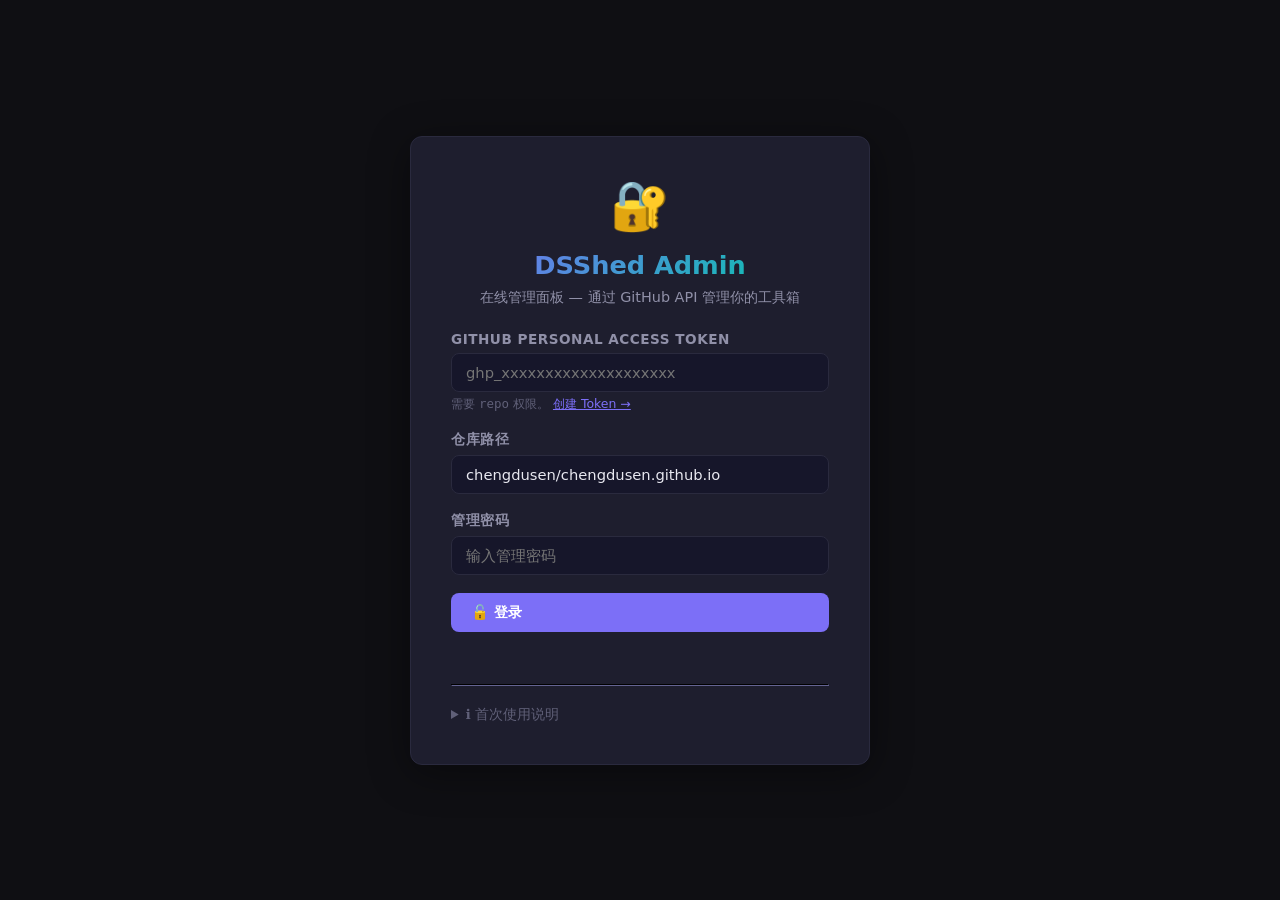
==== admin.html @ dbff197f "🎉 Initial commit: DSShed 个人工具箱与文档库 - 主页面: 暗色主题, 卡片式布局, 搜索/分类筛选, 响应式设计 - 本地管理工具 admin-local.html - 在线" ====
<!DOCTYPE html>
<html lang="zh-CN">
<head>
  <meta charset="UTF-8">
  <meta name="viewport" content="width=device-width, initial-scale=1.0">
  <meta name="robots" content="noindex, nofollow">
  <title>DSShed Admin — 在线管理</title>
  <link rel="stylesheet" href="css/admin.css">
</head>
<body>

<!-- ===== Login Screen ===== -->
<div id="login-screen" class="login-screen">
  <div class="login-card">
    <div class="login-card__icon">🔐</div>
    <h1 class="login-card__title">DSShed Admin</h1>
    <p class="login-card__desc">在线管理面板 — 通过 GitHub API 管理你的工具箱</p>

    <div class="form-group">
      <label class="form-label">GitHub Personal Access Token</label>
      <input type="password" id="login-token" class="form-input" placeholder="ghp_xxxxxxxxxxxxxxxxxxxx">
      <div class="form-hint">
        需要 <code>repo</code> 权限。
        <a href="https://github.com/settings/tokens" target="_blank" rel="noopener">创建 Token →</a>
      </div>
    </div>

    <div class="form-group">
      <label class="form-label">仓库路径</label>
      <input type="text" id="login-repo" class="form-input" placeholder="chengdusen/chengdusen.github.io" value="chengdusen/chengdusen.github.io">
    </div>

    <div class="form-group">
      <label class="form-label">管理密码</label>
      <input type="password" id="login-password" class="form-input" placeholder="输入管理密码">
    </div>

    <button class="btn btn-primary" onclick="handleLogin()" style="width:100%;">🔓 登录</button>
    <div id="login-error" class="login-error"></div>

    <hr style="border-color:var(--border);margin:20px 0;">

    <details>
      <summary style="color:var(--text-muted);cursor:pointer;font-size:0.85rem;">ℹ️ 首次使用说明</summary>
      <div style="color:var(--text-secondary);font-size:0.82rem;margin-top:8px;line-height:1.8;">
        <p><strong>1. 创建 GitHub Token：</strong></p>
        <p>访问 GitHub Settings → Developer settings → Personal access tokens → Tokens (classic) → Generate new token。</p>
        <p>勾选 <code>repo</code> 权限，生成后复制 token。</p>
        <p><strong>2. 设置密码：</strong></p>
        <p>首次使用时，输入你想设置的密码。密码的哈希值会存储在浏览器中。</p>
        <p><strong>3. 数据安全：</strong></p>
        <p>Token 和密码都存储在浏览器 localStorage 中，不会上传到任何服务器。</p>
      </div>
    </details>
  </div>
</div>

<!-- ===== Admin Interface ===== -->
<div id="admin-screen" class="admin-screen" style="display:none;">
  <header class="admin-header">
    <div class="admin-header__title">
      🧰 <span>DSShed Admin</span>
    </div>
    <div class="admin-header__actions">
      <span id="sync-status">🟢 已同步</span>
      <button class="btn btn-outline btn-sm" onclick="syncFromGitHub()">🔄 同步</button>
      <button class="btn btn-outline btn-sm" onclick="handleLogout()">🚪 退出</button>
    </div>
  </header>

  <div class="admin-layout">
    <aside class="admin-sidebar">
      <nav class="sidebar-nav">
        <button class="sidebar-nav__item active" data-panel="items" onclick="switchPanel('items')">
          📦 工具项 <span class="sidebar-nav__badge" id="items-badge">0</span>
        </button>
        <button class="sidebar-nav__item" data-panel="categories" onclick="switchPanel('categories')">
          📂 分类 <span class="sidebar-nav__badge" id="cats-badge">0</span>
        </button>
        <button class="sidebar-nav__item" data-panel="settings" onclick="switchPanel('settings')">
          ⚙️ 站点设置
        </button>
        <button class="sidebar-nav__item" data-panel="logs" onclick="switchPanel('logs')">
          📜 操作日志
        </button>
      </nav>
    </aside>

    <main class="admin-main">

      <!-- Items Panel -->
      <section class="panel active" id="panel-items">
        <div class="panel__header">
          <h2 class="panel__title">📦 工具项管理</h2>
          <div style="display:flex;gap:8px;">
            <button class="btn btn-danger btn-sm" onclick="deleteItem()" id="btn-delete" disabled>🗑 删除</button>
            <button class="btn btn-primary btn-sm" onclick="addItem()">＋ 新增工具</button>
          </div>
        </div>
        <div style="display:grid;grid-template-columns:1fr 1fr;gap:24px;">
          <div>
            <input type="text" class="form-input" id="items-filter" placeholder="🔍 筛选工具项..." oninput="refreshItemsList()" style="margin-bottom:12px;">
            <div class="items-list" id="items-list"></div>
          </div>
          <div>
            <h3 style="margin-bottom:16px;color:var(--text-secondary);" id="form-title">➕ 新增工具项</h3>
            <form id="item-form" onsubmit="saveItem(event)">
              <input type="hidden" id="item-id" value="">
              <div class="form-row">
                <div class="form-group">
                  <label class="form-label">图标 *</label>
                  <input type="text" class="form-input" id="item-icon" placeholder="🟢" required>
                </div>
                <div class="form-group">
                  <label class="form-label">名称 *</label>
                  <input type="text" class="form-input" id="item-name" placeholder="工具名称" required>
                </div>
              </div>
              <div class="form-group">
                <label class="form-label">描述 *</label>
                <textarea class="form-textarea" id="item-desc" placeholder="描述..." required></textarea>
              </div>
              <div class="form-group">
                <label class="form-label">分类 *</label>
                <select class="form-select" id="item-category"></select>
              </div>
              <div class="form-row">
                <div class="form-group">
                  <label class="form-label">版本</label>
                  <input type="text" class="form-input" id="item-version" placeholder="20.x">
                </div>
                <div class="form-group">
                  <label class="form-label">大小</label>
                  <input type="text" class="form-input" id="item-size" placeholder="32 MB">
                </div>
              </div>
              <div class="form-group">
                <label class="form-label">存储方式</label>
                <select class="form-select" id="item-storage">
                  <option value="local">本地文件</option>
                  <option value="release">GitHub Releases</option>
                  <option value="external">外部链接</option>
                </select>
              </div>
              <div class="form-group">
                <label class="form-label">下载链接</label>
                <input type="text" class="form-input" id="item-download" placeholder="URL 或文件路径">
              </div>
              <div class="form-group">
                <label class="form-label">Releases / 文档链接</label>
                <input type="text" class="form-input" id="item-release" placeholder="https://...">
              </div>
              <div class="form-group">
                <label class="form-label">Tags</label>
                <div class="tags-input-wrapper" id="tags-wrapper">
                  <input type="text" class="tags-input" id="tags-input" placeholder="输入标签后按回车...">
                </div>
              </div>
              <div style="display:flex;gap:10px;">
                <button type="submit" class="btn btn-primary" id="btn-save">💾 保存到 GitHub</button>
                <button type="button" class="btn btn-outline" onclick="resetForm()">↩ 重置</button>
              </div>
            </form>
          </div>
        </div>
      </section>

      <!-- Categories Panel -->
      <section class="panel" id="panel-categories">
        <div class="panel__header">
          <h2 class="panel__title">📂 分类管理</h2>
          <button class="btn btn-primary btn-sm" onclick="addCategory()">＋ 新增分类</button>
        </div>
        <div class="category-list" id="category-list"></div>
      </section>

      <!-- Settings Panel -->
      <section class="panel" id="panel-settings">
        <div class="panel__header">
          <h2 class="panel__title">⚙️ 站点设置</h2>
        </div>
        <div style="max-width:500px;">
          <div class="form-group">
            <label class="form-label">站点名称</label>
            <input type="text" class="form-input" id="site-name">
          </div>
          <div class="form-group">
            <label class="form-label">站点标语</label>
            <input type="text" class="form-input" id="site-tagline">
          </div>
          <div class="form-group">
            <label class="form-label">站长</label>
            <input type="text" class="form-input" id="site-owner">
          </div>
          <button class="btn btn-primary" onclick="saveSiteSettings()">💾 保存设置</button>
        </div>
      </section>

      <!-- Logs Panel -->
      <section class="panel" id="panel-logs">
        <div class="panel__header">
          <h2 class="panel__title">📜 操作日志</h2>
          <button class="btn btn-outline btn-sm" onclick="clearLogs()">清空日志</button>
        </div>
        <div id="logs-container"></div>
      </section>

    </main>
  </div>
</div>

<!-- Toast -->
<div id="toast-container" class="toast-container"></div>

<script src="js/admin.js"></script>
</body>
</html>
---- css/admin.css ----
/* ===== Admin Panel Styles ===== */
:root {
  --bg-primary: #0f0f13;
  --bg-secondary: #1a1a24;
  --bg-card: #1e1e2e;
  --bg-input: #16162a;
  --text-primary: #e8e8f0;
  --text-secondary: #9090a8;
  --text-muted: #606078;
  --accent: #7c6ff7;
  --accent-hover: #9588ff;
  --accent-glow: rgba(124, 111, 247, 0.25);
  --accent-secondary: #00c9a7;
  --border: #2a2a3e;
  --danger: #ff6b81;
  --warning: #ffc048;
  --success: #00c9a7;
  --radius: 12px;
  --radius-sm: 8px;
  --font: 'Segoe UI', system-ui, -apple-system, sans-serif;
  --mono: 'Cascadia Code', 'Fira Code', 'JetBrains Mono', monospace;
}

* { margin: 0; padding: 0; box-sizing: border-box; }

body {
  font-family: var(--font);
  background: var(--bg-primary);
  color: var(--text-primary);
  min-height: 100vh;
}

/* ===== Login Screen ===== */
.login-screen {
  display: flex;
  align-items: center;
  justify-content: center;
  min-height: 100vh;
  padding: 20px;
}

.login-card {
  background: var(--bg-card);
  border: 1.5px solid var(--border);
  border-radius: var(--radius);
  padding: 40px;
  max-width: 460px;
  width: 100%;
  box-shadow: 0 8px 40px rgba(0,0,0,0.4);
}

.login-card__icon {
  font-size: 48px;
  text-align: center;
  margin-bottom: 16px;
}

.login-card__title {
  font-size: 1.6rem;
  font-weight: 800;
  text-align: center;
  background: linear-gradient(135deg, var(--accent), var(--accent-secondary));
  -webkit-background-clip: text;
  -webkit-text-fill-color: transparent;
  background-clip: text;
}

.login-card__desc {
  text-align: center;
  color: var(--text-secondary);
  margin: 8px 0 24px;
  font-size: 0.9rem;
}

.login-error {
  color: var(--danger);
  font-size: 0.85rem;
  margin-top: 12px;
  text-align: center;
  min-height: 20px;
}

/* ===== Admin Layout ===== */
.admin-screen {
  min-height: 100vh;
}

.admin-header {
  background: var(--bg-secondary);
  border-bottom: 1px solid var(--border);
  padding: 12px 24px;
  display: flex;
  align-items: center;
  justify-content: space-between;
  position: sticky;
  top: 0;
  z-index: 100;
}

.admin-header__title {
  font-size: 1.2rem;
  font-weight: 700;
  display: flex;
  align-items: center;
  gap: 10px;
}

.admin-header__title span {
  background: linear-gradient(135deg, var(--accent), var(--accent-secondary));
  -webkit-background-clip: text;
  -webkit-text-fill-color: transparent;
  background-clip: text;
}

.admin-header__actions {
  display: flex;
  gap: 10px;
  align-items: center;
}

#sync-status {
  font-size: 0.82rem;
  color: var(--success);
}

.admin-layout {
  display: flex;
  min-height: calc(100vh - 57px);
}

.admin-sidebar {
  width: 220px;
  background: var(--bg-secondary);
  border-right: 1px solid var(--border);
  padding: 20px 0;
  flex-shrink: 0;
}

.sidebar-nav {
  display: flex;
  flex-direction: column;
  gap: 4px;
  padding: 0 12px;
}

.sidebar-nav__item {
  padding: 10px 16px;
  border-radius: var(--radius-sm);
  cursor: pointer;
  font-size: 0.92rem;
  color: var(--text-secondary);
  transition: 0.2s;
  display: flex;
  align-items: center;
  gap: 10px;
  border: none;
  background: none;
  font-family: var(--font);
  text-align: left;
  width: 100%;
}

.sidebar-nav__item:hover {
  background: var(--bg-card);
  color: var(--text-primary);
}

.sidebar-nav__item.active {
  background: var(--accent);
  color: white;
}

.sidebar-nav__badge {
  margin-left: auto;
  background: rgba(255,255,255,0.2);
  padding: 1px 8px;
  border-radius: 20px;
  font-size: 0.75rem;
}

.admin-main {
  flex: 1;
  padding: 24px;
  overflow-y: auto;
  max-height: calc(100vh - 57px);
}

.panel { display: none; }
.panel.active { display: block; }

.panel__header {
  display: flex;
  align-items: center;
  justify-content: space-between;
  margin-bottom: 24px;
}

.panel__title {
  font-size: 1.4rem;
  font-weight: 700;
}

/* ===== Buttons ===== */
.btn {
  padding: 10px 20px;
  border-radius: var(--radius-sm);
  font-size: 0.9rem;
  font-weight: 600;
  font-family: var(--font);
  cursor: pointer;
  border: none;
  transition: 0.2s;
  display: inline-flex;
  align-items: center;
  gap: 6px;
}

.btn-primary {
  background: var(--accent);
  color: white;
}
.btn-primary:hover {
  background: var(--accent-hover);
  box-shadow: 0 4px 12px var(--accent-glow);
}

.btn-danger {
  background: transparent;
  color: var(--danger);
  border: 1.5px solid var(--danger);
}
.btn-danger:hover { background: var(--danger); color: white; }

.btn-outline {
  background: transparent;
  color: var(--text-secondary);
  border: 1.5px solid var(--border);
}
.btn-outline:hover { border-color: var(--text-secondary); color: var(--text-primary); }

.btn-sm { padding: 6px 14px; font-size: 0.82rem; }
.btn-xs { padding: 4px 10px; font-size: 0.75rem; }

/* ===== Form ===== */
.form-group { margin-bottom: 18px; }

.form-label {
  display: block;
  font-size: 0.85rem;
  font-weight: 600;
  color: var(--text-secondary);
  margin-bottom: 6px;
  text-transform: uppercase;
  letter-spacing: 0.5px;
}

.form-input, .form-textarea, .form-select {
  width: 100%;
  padding: 10px 14px;
  font-size: 0.92rem;
  font-family: var(--font);
  background: var(--bg-input);
  color: var(--text-primary);
  border: 1.5px solid var(--border);
  border-radius: var(--radius-sm);
  outline: none;
  transition: 0.2s;
}

.form-input:focus, .form-textarea:focus, .form-select:focus {
  border-color: var(--accent);
  box-shadow: 0 0 0 3px var(--accent-glow);
}

.form-textarea { resize: vertical; min-height: 80px; }
.form-select { cursor: pointer; }

.form-hint {
  font-size: 0.78rem;
  color: var(--text-muted);
  margin-top: 4px;
}

.form-hint a { color: var(--accent); }

.form-row {
  display: grid;
  grid-template-columns: 1fr 1fr;
  gap: 16px;
}

/* ===== Items List ===== */
.items-list {
  display: flex;
  flex-direction: column;
  gap: 8px;
  max-height: calc(100vh - 250px);
  overflow-y: auto;
}

.items-list__item {
  display: flex;
  align-items: center;
  gap: 12px;
  padding: 12px 14px;
  background: var(--bg-card);
  border: 1.5px solid var(--border);
  border-radius: var(--radius-sm);
  transition: 0.2s;
  cursor: pointer;
}

.items-list__item:hover { border-color: var(--accent); }

.items-list__item.selected {
  border-color: var(--accent);
  box-shadow: 0 0 0 3px var(--accent-glow);
}

.items-list__icon { font-size: 1.6rem; flex-shrink: 0; }

.items-list__info { flex: 1; min-width: 0; }

.items-list__name {
  font-weight: 600;
  font-size: 0.92rem;
}

.items-list__desc {
  font-size: 0.8rem;
  color: var(--text-muted);
  white-space: nowrap;
  overflow: hidden;
  text-overflow: ellipsis;
}

/* ===== Tags ===== */
.tags-input-wrapper {
  display: flex;
  flex-wrap: wrap;
  gap: 6px;
  padding: 8px;
  background: var(--bg-input);
  border: 1.5px solid var(--border);
  border-radius: var(--radius-sm);
  min-height: 44px;
  cursor: text;
}

.tags-input-wrapper:focus-within {
  border-color: var(--accent);
  box-shadow: 0 0 0 3px var(--accent-glow);
}

.tag-chip {
  display: inline-flex;
  align-items: center;
  gap: 4px;
  padding: 3px 10px;
  background: var(--accent);
  color: white;
  border-radius: 20px;
  font-size: 0.78rem;
  font-family: var(--mono);
}

.tag-chip__remove { cursor: pointer; font-weight: bold; opacity: 0.7; }
.tag-chip__remove:hover { opacity: 1; }

.tags-input {
  border: none;
  background: none;
  color: var(--text-primary);
  font-size: 0.85rem;
  font-family: var(--font);
  outline: none;
  flex: 1;
  min-width: 100px;
  padding: 4px;
}

/* ===== Category List ===== */
.category-list {
  display: flex;
  flex-direction: column;
  gap: 8px;
  max-width: 600px;
}

.category-list__item {
  display: flex;
  align-items: center;
  gap: 12px;
  padding: 12px 16px;
  background: var(--bg-card);
  border: 1.5px solid var(--border);
  border-radius: var(--radius-sm);
}

/* ===== Logs ===== */
.log-entry {
  padding: 10px 14px;
  border-bottom: 1px solid var(--border);
  font-size: 0.85rem;
  display: flex;
  gap: 12px;
  align-items: flex-start;
}

.log-entry__time {
  color: var(--text-muted);
  font-family: var(--mono);
  font-size: 0.78rem;
  white-space: nowrap;
  flex-shrink: 0;
}

.log-entry__msg { color: var(--text-secondary); }
.log-entry__msg.success { color: var(--success); }
.log-entry__msg.error { color: var(--danger); }

/* ===== Toast ===== */
.toast-container {
  position: fixed;
  top: 20px;
  right: 20px;
  z-index: 1000;
  display: flex;
  flex-direction: column;
  gap: 8px;
}

.toast {
  padding: 12px 20px;
  border-radius: var(--radius-sm);
  font-size: 0.9rem;
  font-weight: 500;
  animation: toast-in 0.3s ease-out;
  box-shadow: 0 4px 16px rgba(0,0,0,0.4);
}

.toast-success { background: var(--success); color: #000; }
.toast-error { background: var(--danger); color: white; }
.toast-info { background: var(--accent); color: white; }

@keyframes toast-in {
  from { opacity: 0; transform: translateX(40px); }
  to { opacity: 1; transform: translateX(0); }
}

/* ===== Responsive ===== */
@media (max-width: 768px) {
  .admin-layout { flex-direction: column; }
  .admin-sidebar {
    width: 100%;
    border-right: none;
    border-bottom: 1px solid var(--border);
    padding: 8px 0;
  }
  .sidebar-nav {
    flex-direction: row;
    overflow-x: auto;
    gap: 4px;
    padding: 0 8px;
  }
  .sidebar-nav__item { white-space: nowrap; padding: 8px 12px; font-size: 0.82rem; }
  .sidebar-nav__badge { display: none; }
  .form-row { grid-template-columns: 1fr; }
  .admin-main { padding: 16px; }
  .login-card { padding: 24px; }
}
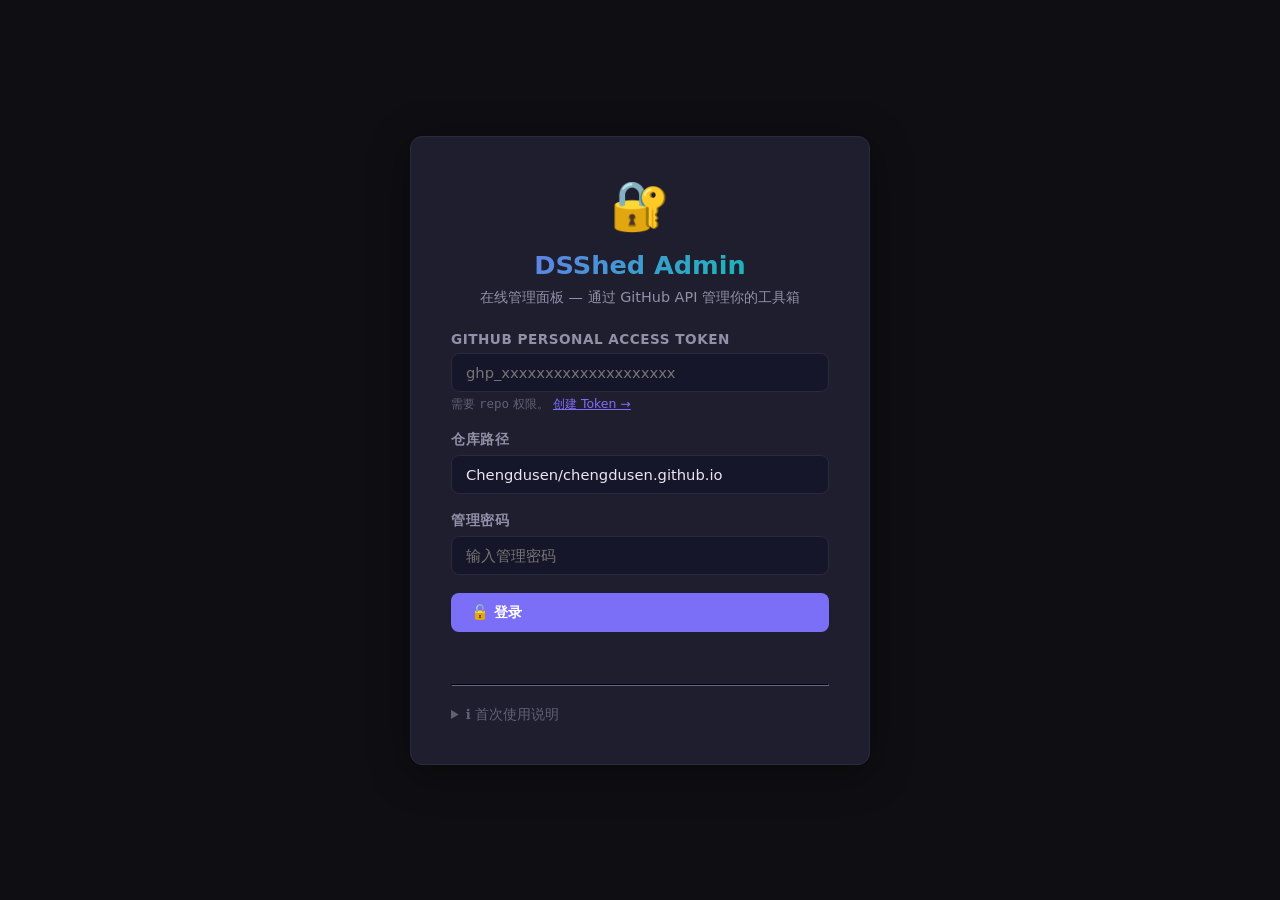
==== commit 19f4603b: "Fix: admin.html 完全独立化, 内联 CSS+JS, 避免编码问题 - admin.html 改为完全自包含单文件 (内联CSS + JS) - 中文内容使用 HTML 实体编码确保兼容" ====
--- a/admin.html
+++ b/admin.html
@@ -4,67 +4,170 @@
   <meta charset="UTF-8">
   <meta name="viewport" content="width=device-width, initial-scale=1.0">
   <meta name="robots" content="noindex, nofollow">
-  <title>DSShed Admin — 在线管理</title>
-  <link rel="stylesheet" href="css/admin.css">
+  <title>DSShed Admin</title>
+  <style>
+    :root {
+      --bg-primary: #0f0f13;
+      --bg-secondary: #1a1a24;
+      --bg-card: #1e1e2e;
+      --bg-input: #16162a;
+      --text-primary: #e8e8f0;
+      --text-secondary: #9090a8;
+      --text-muted: #606078;
+      --accent: #7c6ff7;
+      --accent-hover: #9588ff;
+      --accent-glow: rgba(124, 111, 247, 0.25);
+      --accent-secondary: #00c9a7;
+      --border: #2a2a3e;
+      --danger: #ff6b81;
+      --warning: #ffc048;
+      --success: #00c9a7;
+      --radius: 12px;
+      --radius-sm: 8px;
+      --font: 'Segoe UI', system-ui, -apple-system, sans-serif;
+      --mono: 'Cascadia Code', 'Fira Code', 'JetBrains Mono', monospace;
+    }
+    *{margin:0;padding:0;box-sizing:border-box;}
+    body{font-family:var(--font);background:var(--bg-primary);color:var(--text-primary);min-height:100vh;}
+    .login-screen{display:flex;align-items:center;justify-content:center;min-height:100vh;padding:20px;}
+    .login-card{background:var(--bg-card);border:1.5px solid var(--border);border-radius:var(--radius);padding:40px;max-width:460px;width:100%;box-shadow:0 8px 40px rgba(0,0,0,0.4);}
+    .login-card__icon{font-size:48px;text-align:center;margin-bottom:16px;}
+    .login-card__title{font-size:1.6rem;font-weight:800;text-align:center;background:linear-gradient(135deg,var(--accent),var(--accent-secondary));-webkit-background-clip:text;-webkit-text-fill-color:transparent;background-clip:text;}
+    .login-card__desc{text-align:center;color:var(--text-secondary);margin:8px 0 24px;font-size:0.9rem;}
+    .login-error{color:var(--danger);font-size:0.85rem;margin-top:12px;text-align:center;min-height:20px;}
+    .admin-screen{min-height:100vh;}
+    .admin-header{background:var(--bg-secondary);border-bottom:1px solid var(--border);padding:12px 24px;display:flex;align-items:center;justify-content:space-between;position:sticky;top:0;z-index:100;}
+    .admin-header__title{font-size:1.2rem;font-weight:700;display:flex;align-items:center;gap:10px;}
+    .admin-header__title span{background:linear-gradient(135deg,var(--accent),var(--accent-secondary));-webkit-background-clip:text;-webkit-text-fill-color:transparent;background-clip:text;}
+    .admin-header__actions{display:flex;gap:10px;align-items:center;}
+    #sync-status{font-size:0.82rem;color:var(--success);}
+    .admin-layout{display:flex;min-height:calc(100vh - 57px);}
+    .admin-sidebar{width:220px;background:var(--bg-secondary);border-right:1px solid var(--border);padding:20px 0;flex-shrink:0;}
+    .sidebar-nav{display:flex;flex-direction:column;gap:4px;padding:0 12px;}
+    .sidebar-nav__item{padding:10px 16px;border-radius:var(--radius-sm);cursor:pointer;font-size:0.92rem;color:var(--text-secondary);transition:0.2s;display:flex;align-items:center;gap:10px;border:none;background:none;font-family:var(--font);text-align:left;width:100%;}
+    .sidebar-nav__item:hover{background:var(--bg-card);color:var(--text-primary);}
+    .sidebar-nav__item.active{background:var(--accent);color:white;}
+    .sidebar-nav__badge{margin-left:auto;background:rgba(255,255,255,0.2);padding:1px 8px;border-radius:20px;font-size:0.75rem;}
+    .admin-main{flex:1;padding:24px;overflow-y:auto;max-height:calc(100vh - 57px);}
+    .panel{display:none;}
+    .panel.active{display:block;}
+    .panel__header{display:flex;align-items:center;justify-content:space-between;margin-bottom:24px;}
+    .panel__title{font-size:1.4rem;font-weight:700;}
+    .btn{padding:10px 20px;border-radius:var(--radius-sm);font-size:0.9rem;font-weight:600;font-family:var(--font);cursor:pointer;border:none;transition:0.2s;display:inline-flex;align-items:center;gap:6px;}
+    .btn-primary{background:var(--accent);color:white;}
+    .btn-primary:hover{background:var(--accent-hover);box-shadow:0 4px 12px var(--accent-glow);}
+    .btn-danger{background:transparent;color:var(--danger);border:1.5px solid var(--danger);}
+    .btn-danger:hover{background:var(--danger);color:white;}
+    .btn-outline{background:transparent;color:var(--text-secondary);border:1.5px solid var(--border);}
+    .btn-outline:hover{border-color:var(--text-secondary);color:var(--text-primary);}
+    .btn-sm{padding:6px 14px;font-size:0.82rem;}
+    .btn-xs{padding:4px 10px;font-size:0.75rem;}
+    .form-group{margin-bottom:18px;}
+    .form-label{display:block;font-size:0.85rem;font-weight:600;color:var(--text-secondary);margin-bottom:6px;text-transform:uppercase;letter-spacing:0.5px;}
+    .form-input,.form-textarea,.form-select{width:100%;padding:10px 14px;font-size:0.92rem;font-family:var(--font);background:var(--bg-input);color:var(--text-primary);border:1.5px solid var(--border);border-radius:var(--radius-sm);outline:none;transition:0.2s;}
+    .form-input:focus,.form-textarea:focus,.form-select:focus{border-color:var(--accent);box-shadow:0 0 0 3px var(--accent-glow);}
+    .form-textarea{resize:vertical;min-height:80px;}
+    .form-select{cursor:pointer;}
+    .form-hint{font-size:0.78rem;color:var(--text-muted);margin-top:4px;}
+    .form-hint a{color:var(--accent);}
+    .form-row{display:grid;grid-template-columns:1fr 1fr;gap:16px;}
+    .items-list{display:flex;flex-direction:column;gap:8px;max-height:calc(100vh - 250px);overflow-y:auto;}
+    .items-list__item{display:flex;align-items:center;gap:12px;padding:12px 14px;background:var(--bg-card);border:1.5px solid var(--border);border-radius:var(--radius-sm);transition:0.2s;cursor:pointer;}
+    .items-list__item:hover{border-color:var(--accent);}
+    .items-list__item.selected{border-color:var(--accent);box-shadow:0 0 0 3px var(--accent-glow);}
+    .items-list__icon{font-size:1.6rem;flex-shrink:0;}
+    .items-list__info{flex:1;min-width:0;}
+    .items-list__name{font-weight:600;font-size:0.92rem;}
+    .items-list__desc{font-size:0.8rem;color:var(--text-muted);white-space:nowrap;overflow:hidden;text-overflow:ellipsis;}
+    .tags-input-wrapper{display:flex;flex-wrap:wrap;gap:6px;padding:8px;background:var(--bg-input);border:1.5px solid var(--border);border-radius:var(--radius-sm);min-height:44px;cursor:text;}
+    .tags-input-wrapper:focus-within{border-color:var(--accent);box-shadow:0 0 0 3px var(--accent-glow);}
+    .tag-chip{display:inline-flex;align-items:center;gap:4px;padding:3px 10px;background:var(--accent);color:white;border-radius:20px;font-size:0.78rem;font-family:var(--mono);}
+    .tag-chip__remove{cursor:pointer;font-weight:bold;opacity:0.7;}
+    .tag-chip__remove:hover{opacity:1;}
+    .tags-input{border:none;background:none;color:var(--text-primary);font-size:0.85rem;font-family:var(--font);outline:none;flex:1;min-width:100px;padding:4px;}
+    .category-list{display:flex;flex-direction:column;gap:8px;max-width:600px;}
+    .category-list__item{display:flex;align-items:center;gap:12px;padding:12px 16px;background:var(--bg-card);border:1.5px solid var(--border);border-radius:var(--radius-sm);}
+    .log-entry{padding:10px 14px;border-bottom:1px solid var(--border);font-size:0.85rem;display:flex;gap:12px;align-items:flex-start;}
+    .log-entry__time{color:var(--text-muted);font-family:var(--mono);font-size:0.78rem;white-space:nowrap;flex-shrink:0;}
+    .log-entry__msg{color:var(--text-secondary);}
+    .log-entry__msg.success{color:var(--success);}
+    .log-entry__msg.error{color:var(--danger);}
+    .toast-container{position:fixed;top:20px;right:20px;z-index:1000;display:flex;flex-direction:column;gap:8px;}
+    .toast{padding:12px 20px;border-radius:var(--radius-sm);font-size:0.9rem;font-weight:500;animation:toast-in 0.3s ease-out;box-shadow:0 4px 16px rgba(0,0,0,0.4);}
+    .toast-success{background:var(--success);color:#000;}
+    .toast-error{background:var(--danger);color:white;}
+    .toast-info{background:var(--accent);color:white;}
+    @keyframes toast-in{from{opacity:0;transform:translateX(40px);}to{opacity:1;transform:translateX(0);}}
+    @media (max-width: 768px) {
+      .admin-layout{flex-direction:column;}
+      .admin-sidebar{width:100%;border-right:none;border-bottom:1px solid var(--border);padding:8px 0;}
+      .sidebar-nav{flex-direction:row;overflow-x:auto;gap:4px;padding:0 8px;}
+      .sidebar-nav__item{white-space:nowrap;padding:8px 12px;font-size:0.82rem;}
+      .sidebar-nav__badge{display:none;}
+      .form-row{grid-template-columns:1fr;}
+      .admin-main{padding:16px;}
+      .login-card{padding:24px;}
+    }
+  </style>
 </head>
 <body>
 
-<!-- ===== Login Screen ===== -->
+<!-- Login Screen -->
 <div id="login-screen" class="login-screen">
   <div class="login-card">
-    <div class="login-card__icon">🔐</div>
+    <div class="login-card__icon">&#x1F510;</div>
     <h1 class="login-card__title">DSShed Admin</h1>
-    <p class="login-card__desc">在线管理面板 — 通过 GitHub API 管理你的工具箱</p>
+    <p class="login-card__desc">&#x5728;&#x7EBF;&#x7BA1;&#x7406;&#x9762;&#x677F; &#x2014; &#x901A;&#x8FC7; GitHub API &#x7BA1;&#x7406;&#x4F60;&#x7684;&#x5DE5;&#x5177;&#x7BB1;</p>
 
     <div class="form-group">
       <label class="form-label">GitHub Personal Access Token</label>
       <input type="password" id="login-token" class="form-input" placeholder="ghp_xxxxxxxxxxxxxxxxxxxx">
       <div class="form-hint">
-        需要 <code>repo</code> 权限。
-        <a href="https://github.com/settings/tokens" target="_blank" rel="noopener">创建 Token →</a>
+        &#x9700;&#x8981; <code>repo</code> &#x6743;&#x9650;&#x3002;
+        <a href="https://github.com/settings/tokens" target="_blank" rel="noopener">&#x521B;&#x5EFA; Token &#x2192;</a>
       </div>
     </div>
 
     <div class="form-group">
-      <label class="form-label">仓库路径</label>
-      <input type="text" id="login-repo" class="form-input" placeholder="chengdusen/chengdusen.github.io" value="chengdusen/chengdusen.github.io">
+      <label class="form-label">&#x4ED3;&#x5E93;&#x8DEF;&#x5F84;</label>
+      <input type="text" id="login-repo" class="form-input" value="Chengdusen/chengdusen.github.io">
     </div>
 
     <div class="form-group">
-      <label class="form-label">管理密码</label>
-      <input type="password" id="login-password" class="form-input" placeholder="输入管理密码">
+      <label class="form-label">&#x7BA1;&#x7406;&#x5BC6;&#x7801;</label>
+      <input type="password" id="login-password" class="form-input" placeholder="&#x8F93;&#x5165;&#x7BA1;&#x7406;&#x5BC6;&#x7801;">
     </div>
 
-    <button class="btn btn-primary" onclick="handleLogin()" style="width:100%;">🔓 登录</button>
+    <button class="btn btn-primary" onclick="handleLogin()" style="width:100%;">&#x1F513; &#x767B;&#x5F55;</button>
     <div id="login-error" class="login-error"></div>
 
     <hr style="border-color:var(--border);margin:20px 0;">
 
     <details>
-      <summary style="color:var(--text-muted);cursor:pointer;font-size:0.85rem;">ℹ️ 首次使用说明</summary>
+      <summary style="color:var(--text-muted);cursor:pointer;font-size:0.85rem;">&#x2139;&#xFE0F; &#x9996;&#x6B21;&#x4F7F;&#x7528;&#x8BF4;&#x660E;</summary>
       <div style="color:var(--text-secondary);font-size:0.82rem;margin-top:8px;line-height:1.8;">
-        <p><strong>1. 创建 GitHub Token：</strong></p>
-        <p>访问 GitHub Settings → Developer settings → Personal access tokens → Tokens (classic) → Generate new token。</p>
-        <p>勾选 <code>repo</code> 权限，生成后复制 token。</p>
-        <p><strong>2. 设置密码：</strong></p>
-        <p>首次使用时，输入你想设置的密码。密码的哈希值会存储在浏览器中。</p>
-        <p><strong>3. 数据安全：</strong></p>
-        <p>Token 和密码都存储在浏览器 localStorage 中，不会上传到任何服务器。</p>
+        <p><strong>1. &#x521B;&#x5EFA; GitHub Token&#xFF1A;</strong></p>
+        <p>&#x8BBF;&#x95EE; GitHub Settings &#x2192; Developer settings &#x2192; Personal access tokens &#x2192; Tokens (classic) &#x2192; Generate new token&#x3002;</p>
+        <p>&#x52FE;&#x9009; <code>repo</code> &#x6743;&#x9650;&#xFF0C;&#x751F;&#x6210;&#x540E;&#x590D;&#x5236; token&#x3002;</p>
+        <p><strong>2. &#x8BBE;&#x7F6E;&#x5BC6;&#x7801;&#xFF1A;</strong></p>
+        <p>&#x9996;&#x6B21;&#x4F7F;&#x7528;&#x65F6;&#xFF0C;&#x8F93;&#x5165;&#x4F60;&#x60F3;&#x8BBE;&#x7F6E;&#x7684;&#x5BC6;&#x7801;&#x3002;&#x5BC6;&#x7801;&#x7684;&#x54C8;&#x5E0C;&#x503C;&#x4F1A;&#x5B58;&#x50A8;&#x5728;&#x6D4F;&#x89C8;&#x5668;&#x4E2D;&#x3002;</p>
+        <p><strong>3. &#x6570;&#x636E;&#x5B89;&#x5168;&#xFF1A;</strong></p>
+        <p>Token &#x548C;&#x5BC6;&#x7801;&#x90FD;&#x5B58;&#x50A8;&#x5728;&#x6D4F;&#x89C8;&#x5668; localStorage &#x4E2D;&#xFF0C;&#x4E0D;&#x4F1A;&#x4E0A;&#x4F20;&#x5230;&#x4EFB;&#x4F55;&#x670D;&#x52A1;&#x5668;&#x3002;</p>
       </div>
     </details>
   </div>
 </div>
 
-<!-- ===== Admin Interface ===== -->
+<!-- Admin Interface -->
 <div id="admin-screen" class="admin-screen" style="display:none;">
   <header class="admin-header">
     <div class="admin-header__title">
-      🧰 <span>DSShed Admin</span>
+      &#x1F9F0; <span>DSShed Admin</span>
     </div>
     <div class="admin-header__actions">
-      <span id="sync-status">🟢 已同步</span>
-      <button class="btn btn-outline btn-sm" onclick="syncFromGitHub()">🔄 同步</button>
-      <button class="btn btn-outline btn-sm" onclick="handleLogout()">🚪 退出</button>
+      <span id="sync-status">&#x1F7E2; &#x5DF2;&#x540C;&#x6B65;</span>
+      <button class="btn btn-outline btn-sm" onclick="syncFromGitHub()">&#x1F504; &#x540C;&#x6B65;</button>
+      <button class="btn btn-outline btn-sm" onclick="handleLogout()">&#x1F6AA; &#x9000;&#x51FA;</button>
     </div>
   </header>
 
@@ -72,146 +175,440 @@
     <aside class="admin-sidebar">
       <nav class="sidebar-nav">
         <button class="sidebar-nav__item active" data-panel="items" onclick="switchPanel('items')">
-          📦 工具项 <span class="sidebar-nav__badge" id="items-badge">0</span>
+          &#x1F4E6; &#x5DE5;&#x5177;&#x9879; <span class="sidebar-nav__badge" id="items-badge">0</span>
         </button>
         <button class="sidebar-nav__item" data-panel="categories" onclick="switchPanel('categories')">
-          📂 分类 <span class="sidebar-nav__badge" id="cats-badge">0</span>
+          &#x1F4C2; &#x5206;&#x7C7B; <span class="sidebar-nav__badge" id="cats-badge">0</span>
         </button>
         <button class="sidebar-nav__item" data-panel="settings" onclick="switchPanel('settings')">
-          ⚙️ 站点设置
+          &#x2699;&#xFE0F; &#x7AD9;&#x70B9;&#x8BBE;&#x7F6E;
         </button>
         <button class="sidebar-nav__item" data-panel="logs" onclick="switchPanel('logs')">
-          📜 操作日志
+          &#x1F4DC; &#x64CD;&#x4F5C;&#x65E5;&#x5FD7;
         </button>
       </nav>
     </aside>
-
     <main class="admin-main">
-
-      <!-- Items Panel -->
+      <!-- Items -->
       <section class="panel active" id="panel-items">
         <div class="panel__header">
-          <h2 class="panel__title">📦 工具项管理</h2>
+          <h2 class="panel__title">&#x1F4E6; &#x5DE5;&#x5177;&#x9879;&#x7BA1;&#x7406;</h2>
           <div style="display:flex;gap:8px;">
-            <button class="btn btn-danger btn-sm" onclick="deleteItem()" id="btn-delete" disabled>🗑 删除</button>
-            <button class="btn btn-primary btn-sm" onclick="addItem()">＋ 新增工具</button>
+            <button class="btn btn-danger btn-sm" onclick="deleteItem()" id="btn-delete" disabled>&#x1F5D1; &#x5220;&#x9664;</button>
+            <button class="btn btn-primary btn-sm" onclick="addItem()">&#xFF0B; &#x65B0;&#x589E;&#x5DE5;&#x5177;</button>
           </div>
         </div>
         <div style="display:grid;grid-template-columns:1fr 1fr;gap:24px;">
           <div>
-            <input type="text" class="form-input" id="items-filter" placeholder="🔍 筛选工具项..." oninput="refreshItemsList()" style="margin-bottom:12px;">
+            <input type="text" class="form-input" id="items-filter" placeholder="&#x1F50D; &#x7B5B;&#x9009;&#x5DE5;&#x5177;&#x9879;..." oninput="refreshItemsList()" style="margin-bottom:12px;">
             <div class="items-list" id="items-list"></div>
           </div>
           <div>
-            <h3 style="margin-bottom:16px;color:var(--text-secondary);" id="form-title">➕ 新增工具项</h3>
+            <h3 style="margin-bottom:16px;color:var(--text-secondary);" id="form-title">&#x2795; &#x65B0;&#x589E;&#x5DE5;&#x5177;&#x9879;</h3>
             <form id="item-form" onsubmit="saveItem(event)">
               <input type="hidden" id="item-id" value="">
               <div class="form-row">
                 <div class="form-group">
-                  <label class="form-label">图标 *</label>
-                  <input type="text" class="form-input" id="item-icon" placeholder="🟢" required>
+                  <label class="form-label">&#x56FE;&#x6807; *</label>
+                  <input type="text" class="form-input" id="item-icon" placeholder="&#x1F7E2;" required>
                 </div>
                 <div class="form-group">
-                  <label class="form-label">名称 *</label>
-                  <input type="text" class="form-input" id="item-name" placeholder="工具名称" required>
+                  <label class="form-label">&#x540D;&#x79F0; *</label>
+                  <input type="text" class="form-input" id="item-name" placeholder="&#x5DE5;&#x5177;&#x540D;&#x79F0;" required>
                 </div>
               </div>
               <div class="form-group">
-                <label class="form-label">描述 *</label>
-                <textarea class="form-textarea" id="item-desc" placeholder="描述..." required></textarea>
+                <label class="form-label">&#x63CF;&#x8FF0; *</label>
+                <textarea class="form-textarea" id="item-desc" placeholder="&#x63CF;&#x8FF0;..." required></textarea>
               </div>
               <div class="form-group">
-                <label class="form-label">分类 *</label>
+                <label class="form-label">&#x5206;&#x7C7B; *</label>
                 <select class="form-select" id="item-category"></select>
               </div>
               <div class="form-row">
                 <div class="form-group">
-                  <label class="form-label">版本</label>
+                  <label class="form-label">&#x7248;&#x672C;</label>
                   <input type="text" class="form-input" id="item-version" placeholder="20.x">
                 </div>
                 <div class="form-group">
-                  <label class="form-label">大小</label>
+                  <label class="form-label">&#x5927;&#x5C0F;</label>
                   <input type="text" class="form-input" id="item-size" placeholder="32 MB">
                 </div>
               </div>
               <div class="form-group">
-                <label class="form-label">存储方式</label>
+                <label class="form-label">&#x5B58;&#x50A8;&#x65B9;&#x5F0F;</label>
                 <select class="form-select" id="item-storage">
-                  <option value="local">本地文件</option>
+                  <option value="local">&#x672C;&#x5730;&#x6587;&#x4EF6;</option>
                   <option value="release">GitHub Releases</option>
-                  <option value="external">外部链接</option>
+                  <option value="external">&#x5916;&#x90E8;&#x94FE;&#x63A5;</option>
                 </select>
               </div>
               <div class="form-group">
-                <label class="form-label">下载链接</label>
-                <input type="text" class="form-input" id="item-download" placeholder="URL 或文件路径">
+                <label class="form-label">&#x4E0B;&#x8F7D;&#x94FE;&#x63A5;</label>
+                <input type="text" class="form-input" id="item-download" placeholder="URL &#x6216;&#x6587;&#x4EF6;&#x8DEF;&#x5F84;">
               </div>
               <div class="form-group">
-                <label class="form-label">Releases / 文档链接</label>
+                <label class="form-label">Releases / &#x6587;&#x6863;&#x94FE;&#x63A5;</label>
                 <input type="text" class="form-input" id="item-release" placeholder="https://...">
               </div>
               <div class="form-group">
                 <label class="form-label">Tags</label>
                 <div class="tags-input-wrapper" id="tags-wrapper">
-                  <input type="text" class="tags-input" id="tags-input" placeholder="输入标签后按回车...">
+                  <input type="text" class="tags-input" id="tags-input" placeholder="&#x8F93;&#x5165;&#x6807;&#x7B7E;&#x540E;&#x6309;&#x56DE;&#x8F66;...">
                 </div>
               </div>
               <div style="display:flex;gap:10px;">
-                <button type="submit" class="btn btn-primary" id="btn-save">💾 保存到 GitHub</button>
-                <button type="button" class="btn btn-outline" onclick="resetForm()">↩ 重置</button>
+                <button type="submit" class="btn btn-primary" id="btn-save">&#x1F4BE; &#x4FDD;&#x5B58;&#x5230; GitHub</button>
+                <button type="button" class="btn btn-outline" onclick="resetForm()">&#x21A9; &#x91CD;&#x7F6E;</button>
               </div>
             </form>
           </div>
         </div>
       </section>
-
-      <!-- Categories Panel -->
+      <!-- Categories -->
       <section class="panel" id="panel-categories">
         <div class="panel__header">
-          <h2 class="panel__title">📂 分类管理</h2>
-          <button class="btn btn-primary btn-sm" onclick="addCategory()">＋ 新增分类</button>
+          <h2 class="panel__title">&#x1F4C2; &#x5206;&#x7C7B;&#x7BA1;&#x7406;</h2>
+          <button class="btn btn-primary btn-sm" onclick="addCategory()">&#xFF0B; &#x65B0;&#x589E;&#x5206;&#x7C7B;</button>
         </div>
         <div class="category-list" id="category-list"></div>
       </section>
-
-      <!-- Settings Panel -->
+      <!-- Settings -->
       <section class="panel" id="panel-settings">
         <div class="panel__header">
-          <h2 class="panel__title">⚙️ 站点设置</h2>
+          <h2 class="panel__title">&#x2699;&#xFE0F; &#x7AD9;&#x70B9;&#x8BBE;&#x7F6E;</h2>
         </div>
         <div style="max-width:500px;">
           <div class="form-group">
-            <label class="form-label">站点名称</label>
+            <label class="form-label">&#x7AD9;&#x70B9;&#x540D;&#x79F0;</label>
             <input type="text" class="form-input" id="site-name">
           </div>
           <div class="form-group">
-            <label class="form-label">站点标语</label>
+            <label class="form-label">&#x7AD9;&#x70B9;&#x6807;&#x8BED;</label>
             <input type="text" class="form-input" id="site-tagline">
           </div>
           <div class="form-group">
-            <label class="form-label">站长</label>
+            <label class="form-label">&#x7AD9;&#x957F;</label>
             <input type="text" class="form-input" id="site-owner">
           </div>
-          <button class="btn btn-primary" onclick="saveSiteSettings()">💾 保存设置</button>
+          <button class="btn btn-primary" onclick="saveSiteSettings()">&#x1F4BE; &#x4FDD;&#x5B58;&#x8BBE;&#x7F6E;</button>
         </div>
       </section>
-
-      <!-- Logs Panel -->
+      <!-- Logs -->
       <section class="panel" id="panel-logs">
         <div class="panel__header">
-          <h2 class="panel__title">📜 操作日志</h2>
-          <button class="btn btn-outline btn-sm" onclick="clearLogs()">清空日志</button>
+          <h2 class="panel__title">&#x1F4DC; &#x64CD;&#x4F5C;&#x65E5;&#x5FD7;</h2>
+          <button class="btn btn-outline btn-sm" onclick="clearLogs()">&#x6E05;&#x7A7A;&#x65E5;&#x5FD7;</button>
         </div>
         <div id="logs-container"></div>
       </section>
-
     </main>
   </div>
 </div>
-
-<!-- Toast -->
 <div id="toast-container" class="toast-container"></div>
 
-<script src="js/admin.js"></script>
+<script>
+(function(){'use strict';
+var REPO='Chengdusen/chengdusen.github.io';
+var DATA_PATH='data/data.json';
+var STORAGE_KEY_TOKEN='dsshed_github_token';
+var STORAGE_KEY_PASSWORD_HASH='dsshed_admin_password_hash';
+var STORAGE_KEY_REPO='dsshed_github_repo';
+var githubToken='';
+var repo=REPO;
+var data=null;
+var dataSha=null;
+var selectedItemId=null;
+var editingItemId=null;
+var currentTags=[];
+var logs=[];
+var $=function(id){return document.getElementById(id);};
+
+function init(){
+  var t=localStorage.getItem(STORAGE_KEY_TOKEN);
+  var r=localStorage.getItem(STORAGE_KEY_REPO);
+  if(t){githubToken=t;$('login-token').value=t;}
+  if(r){repo=r;$('login-repo').value=r;}
+  var ti=$('tags-input');
+  if(ti){ti.addEventListener('keydown',function(e){if(e.key==='Enter'){e.preventDefault();var v=this.value.trim();if(v&&currentTags.indexOf(v)===-1){currentTags.push(v);renderTags();}this.value='';}});}
+}
+
+window.handleLogin=async function(){
+  var token=$('login-token').value.trim();
+  var password=$('login-password').value.trim();
+  var repoInput=$('login-repo').value.trim();
+  if(!token)return showLoginError('请输入 GitHub Token');
+  if(!password)return showLoginError('请输入管理密码');
+  if(!repoInput)return showLoginError('请输入仓库路径');
+  $('login-error').textContent='⏳ 验证 Token...';
+  try{
+    var res=await fetch('https://api.github.com/repos/'+repoInput,{headers:{Authorization:'token '+token,Accept:'application/vnd.github.v3+json'}});
+    if(!res.ok){if(res.status===401)return showLoginError('Token 无效或已过期');if(res.status===404)return showLoginError('仓库不存在，请检查仓库路径');return showLoginError('GitHub API 错误: '+res.status);}
+    var storedHash=localStorage.getItem(STORAGE_KEY_PASSWORD_HASH);
+    var inputHash=await sha256(password);
+    if(storedHash&&storedHash!==inputHash)return showLoginError('密码错误');
+    if(!storedHash)localStorage.setItem(STORAGE_KEY_PASSWORD_HASH,inputHash);
+    githubToken=token;repo=repoInput;
+    localStorage.setItem(STORAGE_KEY_TOKEN,token);
+    localStorage.setItem(STORAGE_KEY_REPO,repoInput);
+    $('login-screen').style.display='none';
+    $('admin-screen').style.display='block';
+    addLog('登录成功','success');
+    await syncFromGitHub();
+  }catch(err){showLoginError('网络错误: '+err.message);}
+};
+
+function showLoginError(msg){$('login-error').textContent='❌ '+msg;}
+
+window.handleLogout=function(){
+  if(confirm('确定要退出吗？Token 将保留在浏览器中，下次可直接登录。')){
+    $('login-screen').style.display='flex';$('admin-screen').style.display='none';data=null;addLog('已退出','info');
+  }
+};
+
+async function githubAPI(method,path,body){
+  var url='https://api.github.com/repos/'+repo+'/contents/'+path;
+  var headers={Authorization:'token '+githubToken,Accept:'application/vnd.github.v3+json'};
+  var opts={method:method,headers:headers};
+  if(body){opts.body=JSON.stringify(body);headers['Content-Type']='application/json';}
+  var res=await fetch(url,opts);
+  if(!res.ok){var err=await res.json().catch(function(){return {};});throw new Error(err.message||'GitHub API '+res.status);}
+  return res.json();
+}
+
+window.syncFromGitHub=async function(){
+  try{
+    $('sync-status').textContent='🔄 同步中...';
+    var file=await githubAPI('GET',DATA_PATH);
+    var content=JSON.parse(atob(file.content));
+    data=content;dataSha=file.sha;
+    $('sync-status').textContent='🟢 已同步';
+    refreshAll();
+    addLog('已从 GitHub 同步数据','success');
+  }catch(err){
+    $('sync-status').textContent='🔴 同步失败';
+    addLog('同步失败: '+err.message,'error');
+    toast('❌ 同步失败: '+err.message,'error');
+  }
+};
+
+async function commitToGitHub(message){
+  var content=btoa(unescape(encodeURIComponent(JSON.stringify(data,null,2))));
+  var body={message:message,content:content,sha:dataSha};
+  try{
+    $('sync-status').textContent='🔄 提交中...';
+    var result=await githubAPI('PUT',DATA_PATH,body);
+    dataSha=result.content.sha;
+    $('sync-status').textContent='🟢 已同步';
+    addLog('已提交: '+message,'success');
+    return true;
+  }catch(err){
+    $('sync-status').textContent='🔴 提交失败';
+    addLog('提交失败: '+err.message,'error');
+    toast('❌ 提交失败: '+err.message,'error');
+    return false;
+  }
+}
+
+window.switchPanel=function(name){
+  document.querySelectorAll('.panel').forEach(function(p){p.classList.remove('active');});
+  document.querySelectorAll('.sidebar-nav__item').forEach(function(b){b.classList.remove('active');});
+  $('panel-'+name).classList.add('active');
+  document.querySelector('[data-panel="'+name+'"]').classList.add('active');
+  if(name==='items')refreshItemsList();
+  if(name==='categories')refreshCategoryList();
+  if(name==='settings')loadSettings();
+  if(name==='logs')renderLogs();
+};
+
+function refreshItemsList(){
+  if(!data)return;
+  var filterText=($('items-filter')?$('items-filter').value:'').toLowerCase();
+  var items=data.items;
+  if(filterText){items=items.filter(function(i){return i.name.toLowerCase().indexOf(filterText)!==-1||i.description.toLowerCase().indexOf(filterText)!==-1;});}
+  var container=$('items-list');
+  if(items.length===0){container.innerHTML='<div style="text-align:center;padding:40px;color:var(--text-muted);">📭 没有匹配的工具项</div>';return;}
+  container.innerHTML=items.map(function(item){
+    var cat=data.categories.find(function(c){return c.id===item.categoryId;});
+    var catName=cat?cat.name:'未分类';
+    var isSel=item.id===selectedItemId?' selected':'';
+    return '<div class="items-list__item'+isSel+'" onclick="selectItem(\''+item.id+'\')"><div class="items-list__icon">'+escHtml(item.icon||'📌')+'</div><div class="items-list__info"><div class="items-list__name">'+escHtml(item.name)+'</div><div class="items-list__desc">'+escHtml(item.description)+'</div></div></div>';
+  }).join('');
+}
+
+window.selectItem=function(id){
+  selectedItemId=id;refreshItemsList();$('btn-delete').disabled=false;
+  var item=data.items.find(function(i){return i.id===id;});
+  if(item)loadItemIntoForm(item);
+};
+
+window.addItem=function(){
+  editingItemId=null;selectedItemId=null;
+  $('form-title').textContent='➕ 新增工具项';
+  $('btn-save').textContent='💾 保存到 GitHub';
+  $('btn-delete').disabled=true;
+  resetForm();refreshItemsList();
+};
+
+function loadItemIntoForm(item){
+  editingItemId=item.id;
+  $('form-title').textContent='✏️ 编辑工具项';
+  $('btn-save').textContent='💾 更新到 GitHub';
+  $('item-id').value=item.id;$('item-icon').value=item.icon||'';
+  $('item-name').value=item.name||'';$('item-desc').value=item.description||'';
+  $('item-version').value=item.version||'';$('item-size').value=item.size||'';
+  $('item-storage').value=item.storageType||'local';
+  $('item-download').value=item.downloadUrl||item.fileUrl||item.toolUrl||'';
+  $('item-release').value=item.releaseUrl||'';
+  currentTags=item.tags?item.tags.slice():[];renderTags();
+  populateCategorySelect(item.categoryId);
+}
+
+function resetForm(){
+  editingItemId=null;$('item-id').value='';$('item-icon').value='📌';
+  $('item-name').value='';$('item-desc').value='';$('item-version').value='';
+  $('item-size').value='';$('item-storage').value='local';
+  $('item-download').value='';$('item-release').value='';
+  currentTags=[];renderTags();populateCategorySelect();
+}
+
+window.saveItem=async function(e){
+  e.preventDefault();
+  if(!data){toast('❌ 请先同步数据','error');return;}
+  var id=editingItemId||generateId();
+  var categoryId=$('item-category').value;
+  var storageType=$('item-storage').value;
+  var downloadValue=$('item-download').value.trim();
+  var releaseValue=$('item-release').value.trim();
+  var item={id:id,categoryId:categoryId||(data.categories[0]?data.categories[0].id:''),name:$('item-name').value.trim(),icon:$('item-icon').value.trim()||'📌',description:$('item-desc').value.trim(),version:$('item-version').value.trim()||undefined,size:$('item-size').value.trim()||undefined,storageType:storageType!=='local'?storageType:undefined,tags:currentTags.length>0?currentTags.slice():undefined,lastUpdated:new Date().toISOString().slice(0,10)};
+  if(downloadValue){if(downloadValue.indexOf('http')===0)item.downloadUrl=downloadValue;else if(downloadValue.match(/\.(pdf|doc|docx|xls|xlsx|ppt|pptx)$/i))item.fileUrl=downloadValue;else if(downloadValue.indexOf('files/')===0)item.downloadUrl=downloadValue;else item.toolUrl=downloadValue;}
+  if(releaseValue)item.releaseUrl=releaseValue;
+  var idx=data.items.findIndex(function(i){return i.id===id;});
+  var isNew=idx<0;
+  if(isNew)data.items.push(item);else data.items[idx]=item;
+  var action=isNew?'添加':'更新';
+  var success=await commitToGitHub(action+'工具项: '+item.name);
+  if(success){editingItemId=null;$('form-title').textContent='➕ 新增工具项';$('btn-save').textContent='💾 保存到 GitHub';refreshItemsList();resetForm();toast('✅ 工具项「'+item.name+'」已'+action,'success');}
+};
+
+window.deleteItem=async function(){
+  if(!selectedItemId||!data)return;
+  var item=data.items.find(function(i){return i.id===selectedItemId;});
+  if(!item)return;
+  if(!confirm('确定要删除「'+item.name+'」吗？此操作不可恢复。'))return;
+  data.items=data.items.filter(function(i){return i.id!==selectedItemId;});
+  var success=await commitToGitHub('删除工具项: '+item.name);
+  if(success){selectedItemId=null;$('btn-delete').disabled=true;refreshItemsList();resetForm();toast('🗑 工具项已删除','info');}
+};
+
+function removeTag(idx){currentTags.splice(idx,1);renderTags();}
+
+function renderTags(){
+  var wrapper=$('tags-wrapper');if(!wrapper)return;
+  var input=$('tags-input');
+  var chips=currentTags.map(function(t,i){return '<span class="tag-chip">'+escHtml(t)+'<span class="tag-chip__remove" onclick="removeTag('+i+');event.stopPropagation();">×</span></span>';}).join('');
+  wrapper.innerHTML=chips;wrapper.appendChild(input);
+}
+
+window.removeTag=removeTag;
+
+function refreshCategoryList(){
+  if(!data)return;
+  var container=$('category-list');
+  if(data.categories.length===0){container.innerHTML='<div style="text-align:center;padding:40px;color:var(--text-muted);">📂 还没有分类</div>';return;}
+  container.innerHTML=data.categories.map(function(cat){return '<div class="category-list__item"><input type="text" class="form-input" value="'+escHtml(cat.icon)+'" style="width:50px;text-align:center;" onchange="updateCategory(\''+cat.id+'\',\'icon\',this.value)"><input type="text" class="form-input" value="'+escHtml(cat.name)+'" onchange="updateCategory(\''+cat.id+'\',\'name\',this.value)"><input type="text" class="form-input" value="'+escHtml(cat.description||'')+'" placeholder="描述..." onchange="updateCategory(\''+cat.id+'\',\'description\',this.value)" style="flex:1;"><span style="color:var(--text-muted);font-size:0.82rem;">'+data.items.filter(function(i){return i.categoryId===cat.id;}).length+' 项</span><button class="btn btn-danger btn-xs" onclick="deleteCategory(\''+cat.id+'\')">🗑</button></div>';}).join('');
+}
+
+window.updateCategory=async function(id,field,value){
+  if(!data)return;
+  var cat=data.categories.find(function(c){return c.id===id;});
+  if(!cat)return;
+  var oldValue=cat[field];
+  cat[field]=value;
+  var success=await commitToGitHub('更新分类 '+cat.name+': '+field);
+  if(!success){cat[field]=oldValue;refreshCategoryList();}
+  $('cats-badge').textContent=data.categories.length;
+};
+
+window.addCategory=async function(){
+  if(!data)return;
+  var id='cat-'+Date.now();
+  data.categories.push({id:id,name:'新分类',icon:'📂',description:''});
+  var success=await commitToGitHub('添加新分类');
+  if(success){refreshCategoryList();$('cats-badge').textContent=data.categories.length;}else{data.categories.pop();}
+};
+
+window.deleteCategory=async function(id){
+  if(!data)return;
+  var cat=data.categories.find(function(c){return c.id===id;});
+  if(!cat)return;
+  var count=data.items.filter(function(i){return i.categoryId===id;}).length;
+  if(count>0){if(!confirm('该分类下有 '+count+' 个工具项，删除后这些项将变为“未分类”。确定删除？'))return;}
+  data.categories=data.categories.filter(function(c){return c.id!==id;});
+  var success=await commitToGitHub('删除分类: '+cat.name);
+  if(success){refreshCategoryList();$('cats-badge').textContent=data.categories.length;toast('🗑 分类「'+cat.name+'」已删除','info');}
+};
+
+function loadSettings(){if(!data)return;$('site-name').value=data.site.name||'';$('site-tagline').value=data.site.tagline||'';$('site-owner').value=data.site.owner||'';}
+
+window.saveSiteSettings=async function(){
+  if(!data)return;
+  data.site.name=$('site-name').value.trim();
+  data.site.tagline=$('site-tagline').value.trim();
+  data.site.owner=$('site-owner').value.trim();
+  var success=await commitToGitHub('更新站点设置');
+  if(success)toast('✅ 站点设置已保存','success');
+};
+
+function addLog(msg,type){
+  var time=new Date().toLocaleTimeString('zh-CN');
+  logs.unshift({time:time,msg:msg,type:type});
+  if(logs.length>100)logs.pop();
+  renderLogs();
+}
+
+function renderLogs(){
+  var container=$('logs-container');
+  if(!container)return;
+  if(logs.length===0){container.innerHTML='<div style="text-align:center;padding:40px;color:var(--text-muted);">📜 暂无日志</div>';return;}
+  container.innerHTML=logs.map(function(l){return '<div class="log-entry"><span class="log-entry__time">'+l.time+'</span><span class="log-entry__msg '+l.type+'">'+escHtml(l.msg)+'</span></div>';}).join('');
+}
+
+window.clearLogs=function(){logs=[];renderLogs();};
+
+function generateId(){return 'item-'+Date.now()+'-'+Math.random().toString(36).slice(2,7);}
+
+function escHtml(str){var div=document.createElement('div');div.textContent=String(str);return div.innerHTML;}
+
+function populateCategorySelect(selected){
+  if(!data)return;
+  var select=$('item-category');
+  select.innerHTML=data.categories.map(function(c){return '<option value="'+c.id+'"'+(c.id===selected?' selected':'')+'>'+c.icon+' '+c.name+'</option>';}).join('');
+}
+
+async function sha256(message){
+  var msgBuffer=new TextEncoder().encode(message);
+  var hashBuffer=await crypto.subtle.digest('SHA-256',msgBuffer);
+  var hashArray=Array.from(new Uint8Array(hashBuffer));
+  return hashArray.map(function(b){return b.toString(16).padStart(2,'0');}).join('');
+}
+
+function refreshAll(){refreshItemsList();refreshCategoryList();loadSettings();populateCategorySelect();$('items-badge').textContent=data.items.length;$('cats-badge').textContent=data.categories.length;}
+
+function toast(msg,type){
+  var container=$('toast-container');
+  var el=document.createElement('div');
+  el.className='toast toast-'+type;
+  el.textContent=msg;
+  container.appendChild(el);
+  setTimeout(function(){el.style.opacity='0';el.style.transition='0.3s';},3000);
+  setTimeout(function(){el.remove();},3300);
+}
+
+init();
+window.selectItem=window.selectItem;
+window.addItem=window.addItem;
+})();
+</script>
 </body>
 </html>
